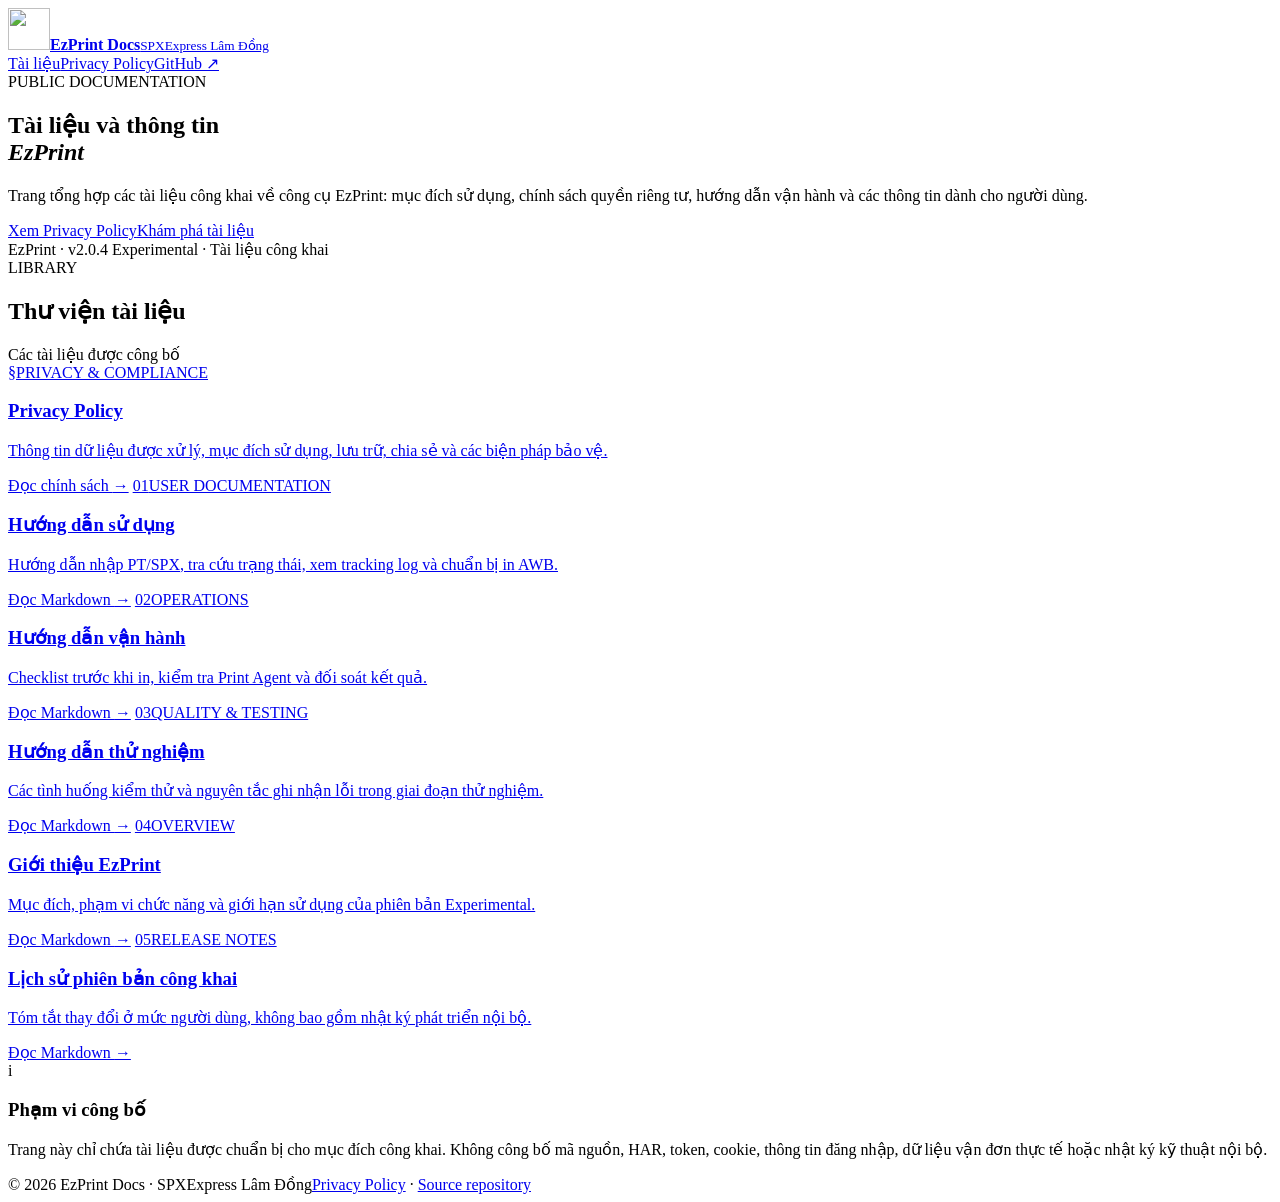
==== index.html @ b08cb320 "docs: add public documentation site (index.html)" ====
<!doctype html>
<html lang="vi">
<head>
<meta charset="utf-8">
<meta name="viewport" content="width=device-width,initial-scale=1">
<meta name="theme-color" content="#f4432f">
<meta name="description" content="Thư viện tài liệu công khai EzPrint — SPXExpress Lâm Đồng. Chính sách bảo mật, hướng dẫn và tài liệu sử dụng.">
<title>EzPrint Docs | SPXExpress Lâm Đồng</title>
<link rel="icon" href="assets/ezprint-mark.svg" type="image/svg+xml">
<link rel="stylesheet" href="assets/site.css">
</head>
<body>
<header class="topbar">
  <a class="brand" href="./"><img src="assets/ezprint-mark.svg" alt="" width="42" height="42"><span><b>EzPrint Docs</b><small>SPXExpress Lâm Đồng</small></span></a>
  <nav><a href="#documents">Tài liệu</a><a href="privacy-policy.html">Privacy Policy</a><a href="https://github.com/khactannguyen-spec/public-Doc" target="_blank" rel="noopener">GitHub ↗</a></nav>
</header>
<main>
<section class="hero">
  <span class="eyebrow">PUBLIC DOCUMENTATION</span>
  <h1>Tài liệu và thông tin<br><em>EzPrint</em></h1>
  <p>Trang tổng hợp các tài liệu công khai về công cụ EzPrint: mục đích sử dụng, chính sách quyền riêng tư, hướng dẫn vận hành và các thông tin dành cho người dùng.</p>
  <div class="hero-actions"><a class="button primary" href="privacy-policy.html">Xem Privacy Policy</a><a class="button secondary" href="#documents">Khám phá tài liệu</a></div>
  <div class="hero-note">EzPrint · v2.0.4 Experimental · Tài liệu công khai</div>
</section>
<section id="documents" class="section">
  <div class="section-head"><div><span class="eyebrow">LIBRARY</span><h2>Thư viện tài liệu</h2></div><span class="muted">Các tài liệu được công bố</span></div>
  <div class="cards">
    <a class="doc-card featured" href="privacy-policy.html"><span class="doc-icon">§</span><span class="doc-type">PRIVACY & COMPLIANCE</span><h3>Privacy Policy</h3><p>Thông tin dữ liệu được xử lý, mục đích sử dụng, lưu trữ, chia sẻ và các biện pháp bảo vệ.</p><span class="card-link">Đọc chính sách <b>→</b></span></a>
    <a class="doc-card" href="docs/USER-GUIDE.md"><span class="doc-icon">01</span><span class="doc-type">USER DOCUMENTATION</span><h3>Hướng dẫn sử dụng</h3><p>Hướng dẫn nhập PT/SPX, tra cứu trạng thái, xem tracking log và chuẩn bị in AWB.</p><span class="card-link">Đọc Markdown <b>→</b></span></a>
    <a class="doc-card" href="docs/OPERATIONS-GUIDE.md"><span class="doc-icon">02</span><span class="doc-type">OPERATIONS</span><h3>Hướng dẫn vận hành</h3><p>Checklist trước khi in, kiểm tra Print Agent và đối soát kết quả.</p><span class="card-link">Đọc Markdown <b>→</b></span></a>
    <a class="doc-card" href="docs/TESTING-GUIDE.md"><span class="doc-icon">03</span><span class="doc-type">QUALITY & TESTING</span><h3>Hướng dẫn thử nghiệm</h3><p>Các tình huống kiểm thử và nguyên tắc ghi nhận lỗi trong giai đoạn thử nghiệm.</p><span class="card-link">Đọc Markdown <b>→</b></span></a>
    <a class="doc-card" href="docs/ABOUT-EZPRINT.md"><span class="doc-icon">04</span><span class="doc-type">OVERVIEW</span><h3>Giới thiệu EzPrint</h3><p>Mục đích, phạm vi chức năng và giới hạn sử dụng của phiên bản Experimental.</p><span class="card-link">Đọc Markdown <b>→</b></span></a>
    <a class="doc-card" href="docs/CHANGELOG.md"><span class="doc-icon">05</span><span class="doc-type">RELEASE NOTES</span><h3>Lịch sử phiên bản công khai</h3><p>Tóm tắt thay đổi ở mức người dùng, không bao gồm nhật ký phát triển nội bộ.</p><span class="card-link">Đọc Markdown <b>→</b></span></a>
  </div>
</section>
<section class="notice"><div class="notice-mark">i</div><div><h3>Phạm vi công bố</h3><p>Trang này chỉ chứa tài liệu được chuẩn bị cho mục đích công khai. Không công bố mã nguồn, HAR, token, cookie, thông tin đăng nhập, dữ liệu vận đơn thực tế hoặc nhật ký kỹ thuật nội bộ.</p></div></section>
</main>
<footer><span>© 2026 EzPrint Docs · SPXExpress Lâm Đồng</span><span><a href="privacy-policy.html">Privacy Policy</a> · <a href="https://github.com/khactannguyen-spec/public-Doc">Source repository</a></span></footer>
</body></html>
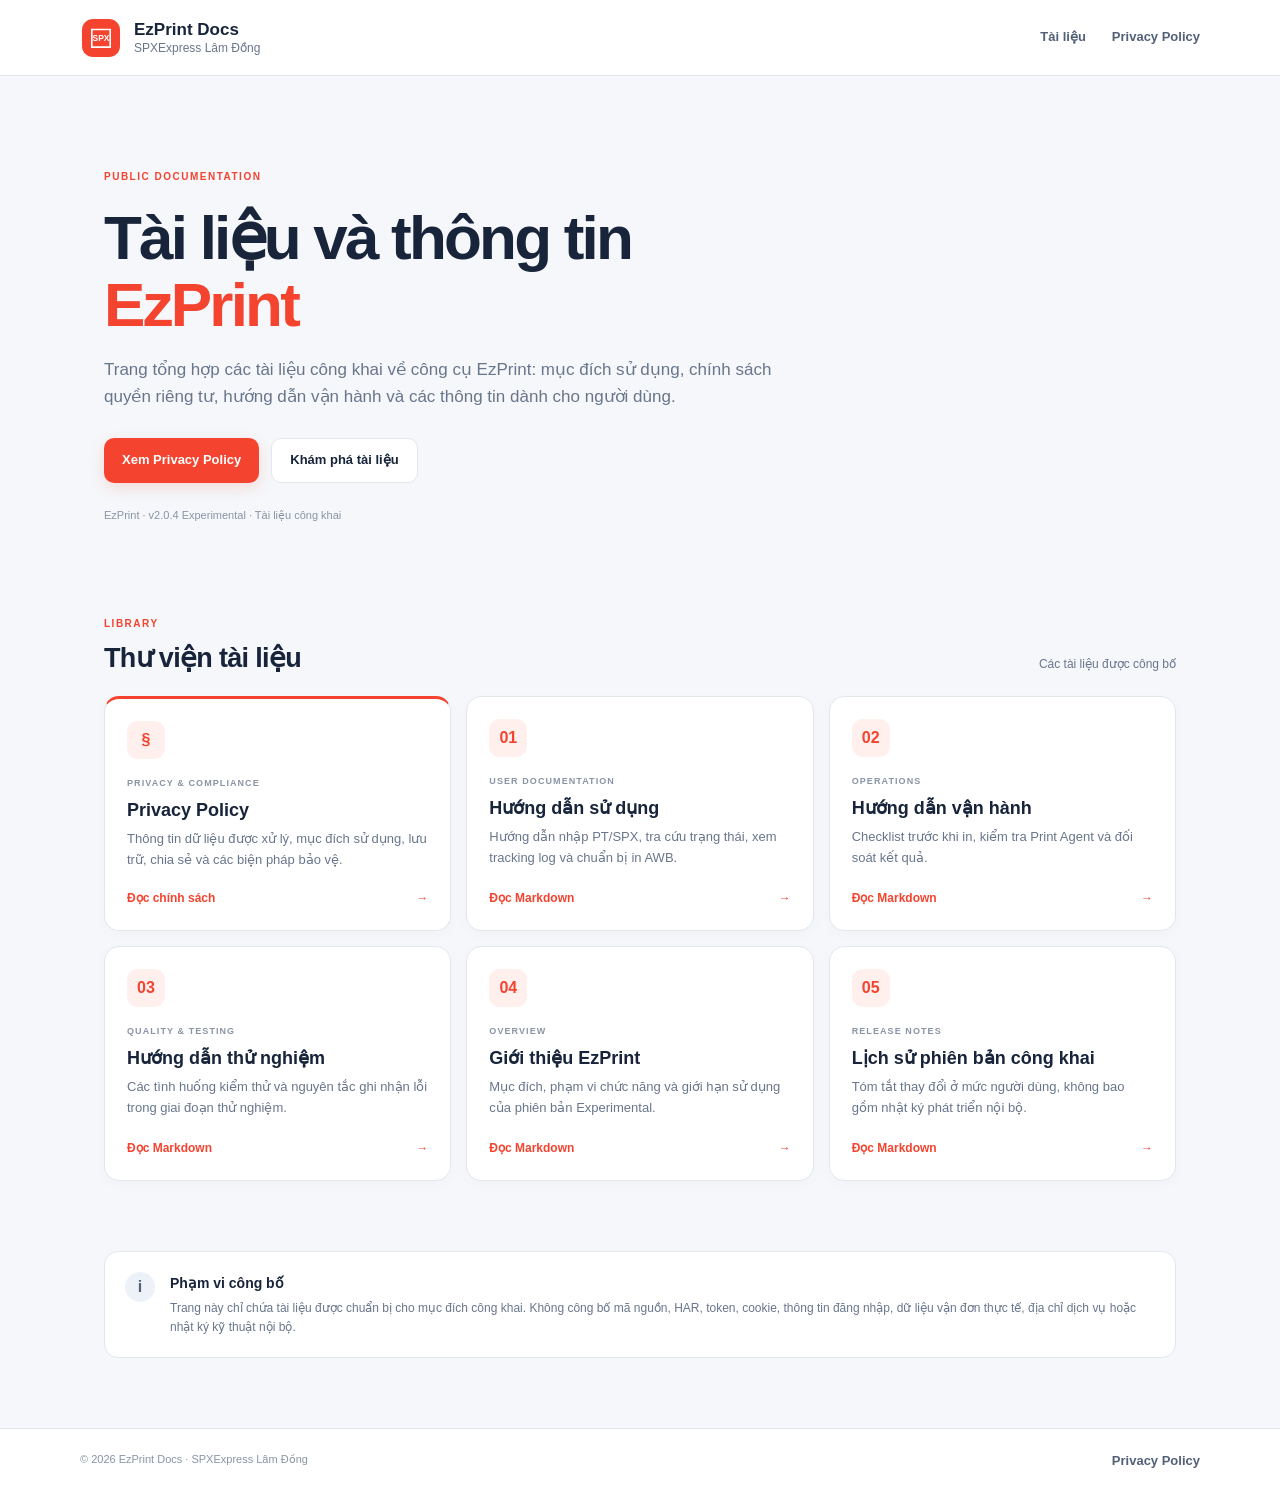
==== commit f300084d: "privacy: remove infrastructure endpoints from public docs" ====
--- a/index.html
+++ b/index.html
@@ -12,7 +12,7 @@
 <body>
 <header class="topbar">
   <a class="brand" href="./"><img src="assets/ezprint-mark.svg" alt="" width="42" height="42"><span><b>EzPrint Docs</b><small>SPXExpress Lâm Đồng</small></span></a>
-  <nav><a href="#documents">Tài liệu</a><a href="privacy-policy.html">Privacy Policy</a><a href="https://github.com/khactannguyen-spec/public-Doc" target="_blank" rel="noopener">GitHub ↗</a></nav>
+  <nav><a href="#documents">Tài liệu</a><a href="privacy-policy.html">Privacy Policy</a></nav>
 </header>
 <main>
 <section class="hero">
@@ -33,7 +33,7 @@
     <a class="doc-card" href="docs/CHANGELOG.md"><span class="doc-icon">05</span><span class="doc-type">RELEASE NOTES</span><h3>Lịch sử phiên bản công khai</h3><p>Tóm tắt thay đổi ở mức người dùng, không bao gồm nhật ký phát triển nội bộ.</p><span class="card-link">Đọc Markdown <b>→</b></span></a>
   </div>
 </section>
-<section class="notice"><div class="notice-mark">i</div><div><h3>Phạm vi công bố</h3><p>Trang này chỉ chứa tài liệu được chuẩn bị cho mục đích công khai. Không công bố mã nguồn, HAR, token, cookie, thông tin đăng nhập, dữ liệu vận đơn thực tế hoặc nhật ký kỹ thuật nội bộ.</p></div></section>
+<section class="notice"><div class="notice-mark">i</div><div><h3>Phạm vi công bố</h3><p>Trang này chỉ chứa tài liệu được chuẩn bị cho mục đích công khai. Không công bố mã nguồn, HAR, token, cookie, thông tin đăng nhập, dữ liệu vận đơn thực tế, địa chỉ dịch vụ hoặc nhật ký kỹ thuật nội bộ.</p></div></section>
 </main>
-<footer><span>© 2026 EzPrint Docs · SPXExpress Lâm Đồng</span><span><a href="privacy-policy.html">Privacy Policy</a> · <a href="https://github.com/khactannguyen-spec/public-Doc">Source repository</a></span></footer>
+<footer><span>© 2026 EzPrint Docs · SPXExpress Lâm Đồng</span><span><a href="privacy-policy.html">Privacy Policy</a></span></footer>
 </body></html>
--- a/assets/site.css
+++ b/assets/site.css
@@ -0,0 +1 @@
+:root{color-scheme:light;--red:#f4432f;--red-dark:#d93425;--ink:#17243a;--muted:#68768c;--line:#e2e7ee;--surface:#fff;--canvas:#f5f7fa}*{box-sizing:border-box}html{scroll-behavior:smooth}body{margin:0;background:var(--canvas);color:var(--ink);font-family:Inter,-apple-system,BlinkMacSystemFont,"Segoe UI",Roboto,Arial,sans-serif;line-height:1.6}.topbar{height:76px;padding:0 max(24px,calc((100vw - 1120px)/2));background:#fff;border-bottom:1px solid var(--line);display:flex;align-items:center;justify-content:space-between;gap:24px}.brand{display:flex;align-items:center;gap:12px;color:var(--ink);text-decoration:none}.brand span{display:grid;line-height:1.25}.brand b{font-size:17px}.brand small{font-size:12px;color:var(--muted)}nav{display:flex;align-items:center;gap:26px}nav a,footer a{font-size:13px;font-weight:650;color:#526078;text-decoration:none}nav a:hover,footer a:hover{color:var(--red)}main{max-width:1120px;margin:auto;padding:0 24px}.hero{padding:86px 0 65px;max-width:760px}.eyebrow{color:var(--red);font-size:10px;font-weight:800;letter-spacing:.15em}.hero h1{font-size:clamp(38px,6vw,62px);line-height:1.08;letter-spacing:-.045em;margin:17px 0}.hero h1 em{font-style:normal;color:var(--red)}.hero p{font-size:17px;color:var(--muted);max-width:700px;margin:0}.hero-actions{display:flex;gap:12px;margin-top:28px;flex-wrap:wrap}.button{display:inline-flex;align-items:center;justify-content:center;padding:11px 18px;border-radius:10px;text-decoration:none;font-size:13px;font-weight:750}.primary{color:#fff;background:var(--red);box-shadow:0 5px 15px #f4432f28}.primary:hover{background:var(--red-dark)}.secondary{background:#fff;color:var(--ink);border:1px solid var(--line)}.hero-note{margin-top:24px;color:#8994a5;font-size:11px}.section{padding:20px 0 70px}.section-head{display:flex;align-items:end;justify-content:space-between;gap:20px;margin-bottom:22px}.section h2{font-size:27px;line-height:1.2;margin:7px 0 0;letter-spacing:-.025em}.muted{font-size:12px;color:var(--muted)}.cards{display:grid;grid-template-columns:repeat(3,minmax(0,1fr));gap:15px}.doc-card{min-height:235px;background:var(--surface);border:1px solid var(--line);border-radius:15px;padding:22px;text-decoration:none;color:inherit;display:flex;flex-direction:column;box-shadow:0 4px 15px #15243a06;transition:transform .16s,border-color .16s,box-shadow .16s}.doc-card:hover{transform:translateY(-2px);border-color:#f2b4ad;box-shadow:0 9px 24px #15243a0c}.doc-card.featured{border-top:3px solid var(--red)}.doc-icon{width:38px;height:38px;border-radius:11px;background:#fff0ee;color:var(--red);display:grid;place-items:center;font-weight:850;margin-bottom:17px}.doc-type{font-size:9px;font-weight:800;letter-spacing:.12em;color:#8994a5}.doc-card h3{font-size:18px;margin:5px 0}.doc-card p{font-size:13px;color:var(--muted);margin:0 0 18px}.card-link{margin-top:auto;color:var(--red);font-weight:750;font-size:12px;display:flex;justify-content:space-between}.notice{margin:0 0 70px;background:#fff;border:1px solid var(--line);border-radius:14px;padding:20px;display:flex;gap:15px}.notice-mark{width:30px;height:30px;flex:0 0 30px;border-radius:50%;background:#edf2f8;color:#526078;display:grid;place-items:center;font-weight:800}.notice h3{margin:0 0 4px;font-size:14px}.notice p{margin:0;color:var(--muted);font-size:12px}footer{border-top:1px solid var(--line);background:#fff;padding:22px max(24px,calc((100vw - 1120px)/2));display:flex;justify-content:space-between;gap:16px;color:#8994a5;font-size:11px}@media(max-width:760px){.topbar{height:auto;min-height:68px;padding:12px 18px}nav{gap:12px}nav a{font-size:11px}main{padding:0 18px}.hero{padding:60px 0 46px}.hero p{font-size:15px}.cards{grid-template-columns:repeat(2,minmax(0,1fr))}.section-head{align-items:start;flex-direction:column;gap:7px}}@media(max-width:480px){nav a:first-child{display:none}.cards{grid-template-columns:1fr}.doc-card{min-height:190px}.hero h1{font-size:40px}footer{padding:18px;flex-direction:column}}
